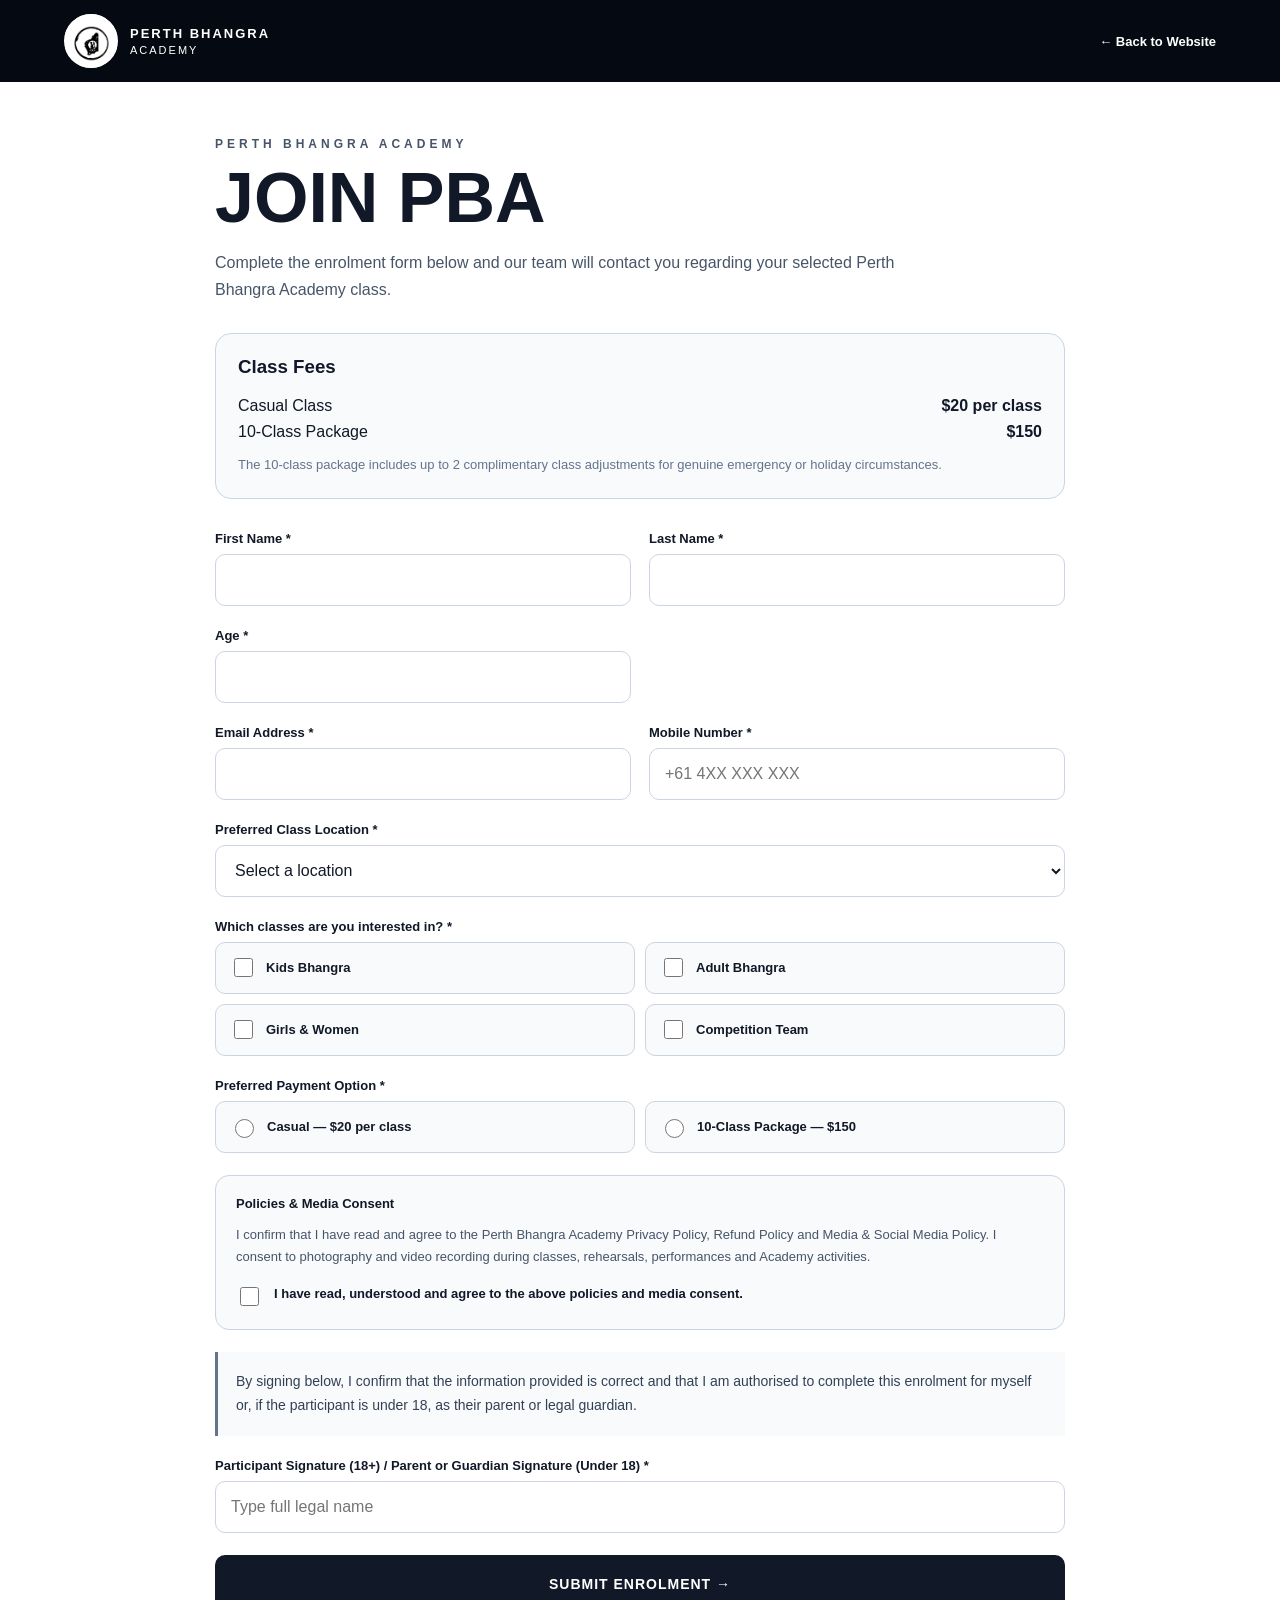
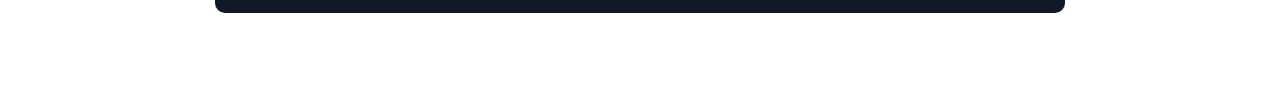
==== enrol.html @ ce41618b "Add PBA enrolment page" ====
<!DOCTYPE html>
<html lang="en">
<head>

  <meta charset="UTF-8">

  <meta
    name="viewport"
    content="width=device-width, initial-scale=1.0">

  <title>
    Enrol | Perth Bhangra Academy
  </title>

  <meta
    name="description"
    content="Enrol in Bhangra classes with Perth Bhangra Academy in Canning Vale, Brabham and Piara Waters, Western Australia.">

  <style>

    * {
      box-sizing: border-box;
    }

    body {
      margin: 0;
      background: #ffffff;
      color: #111827;
      font-family: Arial, sans-serif;
    }

    .topbar {
      min-height: 82px;
      display: flex;
      align-items: center;
      justify-content: space-between;
      gap: 20px;
      padding: 12px 5vw;
      background: #050a12;
      color: #ffffff;
    }

    .brand {
      display: flex;
      align-items: center;
      gap: 12px;
      color: #ffffff;
      text-decoration: none;
    }

    .brand img {
      width: 54px;
      height: 54px;
      object-fit: contain;
      border-radius: 50%;
      background: #ffffff;
    }

    .brand strong {
      display: block;
      font-size: 13px;
      letter-spacing: 2px;
      text-transform: uppercase;
    }

    .brand span {
      display: block;
      margin-top: 3px;
      font-size: 11px;
      letter-spacing: 2px;
      text-transform: uppercase;
    }

    .back-link {
      color: #ffffff;
      text-decoration: none;
      font-size: 13px;
      font-weight: 700;
    }

    main {
      padding: 55px 20px 80px;
    }

    .form-wrap {
      max-width: 850px;
      margin: 0 auto;
    }

    .eyebrow {
      margin-bottom: 12px;
      color: #475569;
      font-size: 12px;
      font-weight: 700;
      letter-spacing: 4px;
      text-transform: uppercase;
    }

    h1 {
      margin: 0 0 14px;
      color: #111827;
      font-size: clamp(42px, 7vw, 70px);
      line-height: 1;
      text-transform: uppercase;
    }

    .intro {
      max-width: 700px;
      margin-bottom: 30px;
      color: #475569;
      line-height: 1.7;
    }

    .fee-box {
      margin: 25px 0 32px;
      padding: 22px;
      border: 1px solid #cbd5e1;
      border-radius: 16px;
      background: #f8fafc;
    }

    .fee-box h3 {
      margin-top: 0;
    }

    .fee-row {
      display: flex;
      justify-content: space-between;
      gap: 15px;
      margin: 8px 0;
    }

    .fee-note {
      margin-top: 14px;
      color: #64748b;
      font-size: 13px;
      line-height: 1.6;
    }

    form {
      display: grid;
      gap: 22px;
    }

    .row {
      display: grid;
      grid-template-columns: 1fr 1fr;
      gap: 18px;
    }

    .field {
      display: grid;
      gap: 8px;
    }

    label,
    .field-title {
      color: #111827;
      font-size: 13px;
      font-weight: 700;
    }

    input,
    select {
      width: 100%;
      min-height: 52px;
      padding: 0 15px;
      border: 1px solid #cbd5e1;
      border-radius: 10px;
      background: #ffffff;
      color: #111827;
      font-size: 16px;
    }

    input:focus,
    select:focus {
      border-color: #64748b;
      outline: none;
    }

    .option-grid {
      display: grid;
      grid-template-columns: 1fr 1fr;
      gap: 10px;
    }

    .option {
      min-height: 52px;
      display: flex;
      align-items: center;
      gap: 10px;
      padding: 12px 14px;
      border: 1px solid #cbd5e1;
      border-radius: 10px;
      background: #f8fafc;
      cursor: pointer;
    }

    .option input,
    .agreement input {
      width: 19px;
      height: 19px;
      min-height: auto;
    }

    .guardian-field {
      display: none;
    }

    .guardian-field.show {
      display: grid;
    }

    .consent-box {
      padding: 20px;
      border: 1px solid #cbd5e1;
      border-radius: 14px;
      background: #f8fafc;
    }

    .consent-box p {
      color: #475569;
      font-size: 13px;
      line-height: 1.7;
    }

    .agreement {
      display: flex;
      align-items: flex-start;
      gap: 12px;
      margin-top: 16px;
      line-height: 1.5;
    }

    .declaration {
      padding: 18px;
      border-left: 3px solid #64748b;
      background: #f8fafc;
      color: #334155;
      font-size: 14px;
      line-height: 1.7;
    }

    .submit-button {
      min-height: 58px;
      border: 0;
      border-radius: 10px;
      background: #111827;
      color: #ffffff;
      font-size: 14px;
      font-weight: 800;
      letter-spacing: 1px;
      cursor: pointer;
    }

    .submit-button:disabled {
      opacity: .55;
      cursor: wait;
    }

    .error-message {
      display: none;
      padding: 14px;
      border: 1px solid #fecdd3;
      border-radius: 10px;
      background: #fff1f2;
      color: #9f1239;
    }

    .success-screen {
      display: none;
      max-width: 760px;
      margin: 60px auto;
      padding: 45px 25px;
      border: 1px solid #cbd5e1;
      border-radius: 18px;
      text-align: center;
    }

    .success-screen h2 {
      margin-top: 0;
      font-size: clamp(32px, 7vw, 56px);
      text-transform: uppercase;
    }

    .success-screen p {
      color: #475569;
      line-height: 1.7;
    }

    .reference {
      display: inline-block;
      margin: 18px 0;
      padding: 12px 18px;
      border-radius: 8px;
      background: #f1f5f9;
      font-weight: 700;
    }

    iframe {
      display: none;
    }

    @media (max-width: 650px) {

      .topbar {
        padding: 10px 14px;
      }

      .brand strong {
        font-size: 11px;
      }

      .brand span {
        font-size: 9px;
      }

      main {
        padding: 40px 15px 65px;
      }

      .row,
      .option-grid {
        grid-template-columns: 1fr;
      }

      .fee-row {
        flex-direction: column;
        gap: 3px;
      }

    }

  </style>

</head>


<body>

<header class="topbar">

  <a class="brand" href="index.html">

    <img
      src="assets/logo.jpg"
      alt="Perth Bhangra Academy logo">

    <div>
      <strong>Perth Bhangra</strong>
      <span>Academy</span>
    </div>

  </a>

  <a class="back-link" href="index.html">
    ← Back to Website
  </a>

</header>


<main>

<div class="form-wrap" id="formContainer">

  <div class="eyebrow">
    Perth Bhangra Academy
  </div>

  <h1>Join PBA</h1>

  <p class="intro">
    Complete the enrolment form below and our team will contact you
    regarding your selected Perth Bhangra Academy class.
  </p>


  <div class="fee-box">

    <h3>Class Fees</h3>

    <div class="fee-row">
      <span>Casual Class</span>
      <strong>$20 per class</strong>
    </div>

    <div class="fee-row">
      <span>10-Class Package</span>
      <strong>$150</strong>
    </div>

    <div class="fee-note">
      The 10-class package includes up to 2 complimentary class
      adjustments for genuine emergency or holiday circumstances.
    </div>

  </div>


  <form
    id="enrolmentForm"
    action="https://script.google.com/macros/s/AKfycbxFxKBJj5Mkvjsl0TIqxICmW9ugf8nUlTdWgu6gtNLMBhzhvIpOF_Ua1SJkgBRTEuNE/exec"
    method="post"
    target="submissionFrame">

    <div class="row">

      <div class="field">
        <label for="firstName">First Name *</label>
        <input
          id="firstName"
          name="firstName"
          required>
      </div>

      <div class="field">
        <label for="lastName">Last Name *</label>
        <input
          id="lastName"
          name="lastName"
          required>
      </div>

    </div>


    <div class="row">

      <div class="field">
        <label for="age">Age *</label>

        <input
          type="number"
          id="age"
          name="age"
          min="3"
          max="100"
          required>
      </div>

      <div
        class="field guardian-field"
        id="guardianField">

        <label for="guardianName">
          Parent / Guardian Full Name *
        </label>

        <input
          id="guardianName"
          name="guardianName">

      </div>

    </div>


    <div class="row">

      <div class="field">

        <label for="email">
          Email Address *
        </label>

        <input
          type="email"
          id="email"
          name="email"
          required>

      </div>

      <div class="field">

        <label for="phone">
          Mobile Number *
        </label>

        <input
          type="tel"
          id="phone"
          name="phone"
          placeholder="+61 4XX XXX XXX"
          required>

      </div>

    </div>


    <div class="field">

      <label for="classLocation">
        Preferred Class Location *
      </label>

      <select
        id="classLocation"
        name="classLocation"
        required>

        <option value="">
          Select a location
        </option>

        <option value="Canning Vale">
          Canning Vale
        </option>

        <option value="Brabham">
          Brabham
        </option>

        <option value="Piara Waters">
          Piara Waters
        </option>

      </select>

    </div>


    <div class="field">

      <div class="field-title">
        Which classes are you interested in? *
      </div>

      <div class="option-grid">

        <label class="option">
          <input
            type="checkbox"
            class="class-checkbox"
            value="Kids Bhangra">
          Kids Bhangra
        </label>

        <label class="option">
          <input
            type="checkbox"
            class="class-checkbox"
            value="Adult Bhangra">
          Adult Bhangra
        </label>

        <label class="option">
          <input
            type="checkbox"
            class="class-checkbox"
            value="Girls & Women">
          Girls & Women
        </label>

        <label class="option">
          <input
            type="checkbox"
            class="class-checkbox"
            value="Competition Team">
          Competition Team
        </label>

      </div>

      <input
        type="hidden"
        id="classType"
        name="classType">

    </div>


    <div class="field">

      <div class="field-title">
        Preferred Payment Option *
      </div>

      <div class="option-grid">

        <label class="option">
          <input
            type="radio"
            name="paymentOption"
            value="Casual - $20 per class"
            required>
          Casual — $20 per class
        </label>

        <label class="option">
          <input
            type="radio"
            name="paymentOption"
            value="10-Class Package - $150">
          10-Class Package — $150
        </label>

      </div>

    </div>


    <div class="consent-box">

      <div class="field-title">
        Policies & Media Consent
      </div>

      <p>
        I confirm that I have read and agree to the Perth Bhangra Academy
        Privacy Policy, Refund Policy and Media & Social Media Policy.
        I consent to photography and video recording during classes,
        rehearsals, performances and Academy activities.
      </p>

      <label class="agreement">

        <input
          type="checkbox"
          id="policyConsent"
          required>

        <span>
          I have read, understood and agree to the above policies
          and media consent.
        </span>

      </label>

    </div>


    <div class="declaration">

      By signing below, I confirm that the information provided is
      correct and that I am authorised to complete this enrolment for
      myself or, if the participant is under 18, as their parent or
      legal guardian.

    </div>


    <div class="field">

      <label for="signatureName">
        Participant Signature (18+) /
        Parent or Guardian Signature (Under 18) *
      </label>

      <input
        id="signatureName"
        name="signatureName"
        placeholder="Type full legal name"
        required>

    </div>


    <div
      class="error-message"
      id="errorMessage">
    </div>


    <button
      class="submit-button"
      id="submitButton"
      type="submit">

      SUBMIT ENROLMENT →

    </button>

  </form>

</div>


<div
  class="success-screen"
  id="successScreen">

  <h2>Enrolment Received</h2>

  <p>
    Thank you for joining Perth Bhangra Academy.
    Your enrolment has been received.
  </p>

  <div
    class="reference"
    id="submissionReference">
  </div>

  <p>
    A confirmation has been sent to your email address.
    Our team will contact you regarding your selected class.
  </p>

  <p>
    <a href="index.html">
      Return to Perth Bhangra Academy
    </a>
  </p>

</div>


<iframe
  name="submissionFrame"
  id="submissionFrame"
  title="Submission response">
</iframe>

</main>


<script>

const form =
  document.getElementById('enrolmentForm');

const ageInput =
  document.getElementById('age');

const guardianField =
  document.getElementById('guardianField');

const guardianName =
  document.getElementById('guardianName');

const submitButton =
  document.getElementById('submitButton');

const errorMessage =
  document.getElementById('errorMessage');


ageInput.addEventListener('input', function () {

  const age = Number(this.value);

  if (age && age < 18) {

    guardianField.classList.add('show');
    guardianName.required = true;

  } else {

    guardianField.classList.remove('show');
    guardianName.required = false;
    guardianName.value = '';

  }

});


form.addEventListener('submit', function (event) {

  errorMessage.style.display = 'none';

  const selectedClasses =
    Array.from(
      document.querySelectorAll(
        '.class-checkbox:checked'
      )
    ).map(function (input) {
      return input.value;
    });


  if (!selectedClasses.length) {

    event.preventDefault();

    showError(
      'Please select at least one class.'
    );

    return;
  }


  let phone =
    document
      .getElementById('phone')
      .value
      .replace(/\s+/g, '')
      .replace(/-/g, '');


  if (phone.startsWith('04')) {
    phone = '+61' + phone.substring(1);
  }

  if (phone.startsWith('614')) {
    phone = '+' + phone;
  }


  if (!/^\+614\d{8}$/.test(phone)) {

    event.preventDefault();

    showError(
      'Please enter a valid Australian mobile number.'
    );

    return;
  }


  document.getElementById('phone').value =
    phone;

  document.getElementById('classType').value =
    JSON.stringify(selectedClasses);


  submitButton.disabled = true;
  submitButton.textContent =
    'SUBMITTING...';


  window.setTimeout(function () {

    if (submitButton.disabled) {

      submitButton.disabled = false;

      submitButton.textContent =
        'SUBMIT ENROLMENT →';

      showError(
        'We have not received confirmation yet. Please try again or contact Perth Bhangra Academy.'
      );

    }

  }, 15000);

});


window.addEventListener(
  'message',
  function (event) {

    const data = event.data;

    if (!data || !data.type) {
      return;
    }


    if (data.type === 'PBA_ENROLMENT_SUCCESS') {

      document.getElementById(
        'formContainer'
      ).style.display = 'none';

      document.getElementById(
        'successScreen'
      ).style.display = 'block';

      document.getElementById(
        'submissionReference'
      ).textContent =
        data.submissionId
          ? 'Reference: ' + data.submissionId
          : 'Enrolment received';

      window.scrollTo({
        top: 0,
        behavior: 'smooth'
      });

    }


    if (data.type === 'PBA_ENROLMENT_ERROR') {

      submitButton.disabled = false;

      submitButton.textContent =
        'SUBMIT ENROLMENT →';

      showError(
        'We could not submit your enrolment. Please try again.'
      );

    }

  }
);


function showError(message) {

  errorMessage.textContent = message;
  errorMessage.style.display = 'block';

}

</script>

</body>
</html>
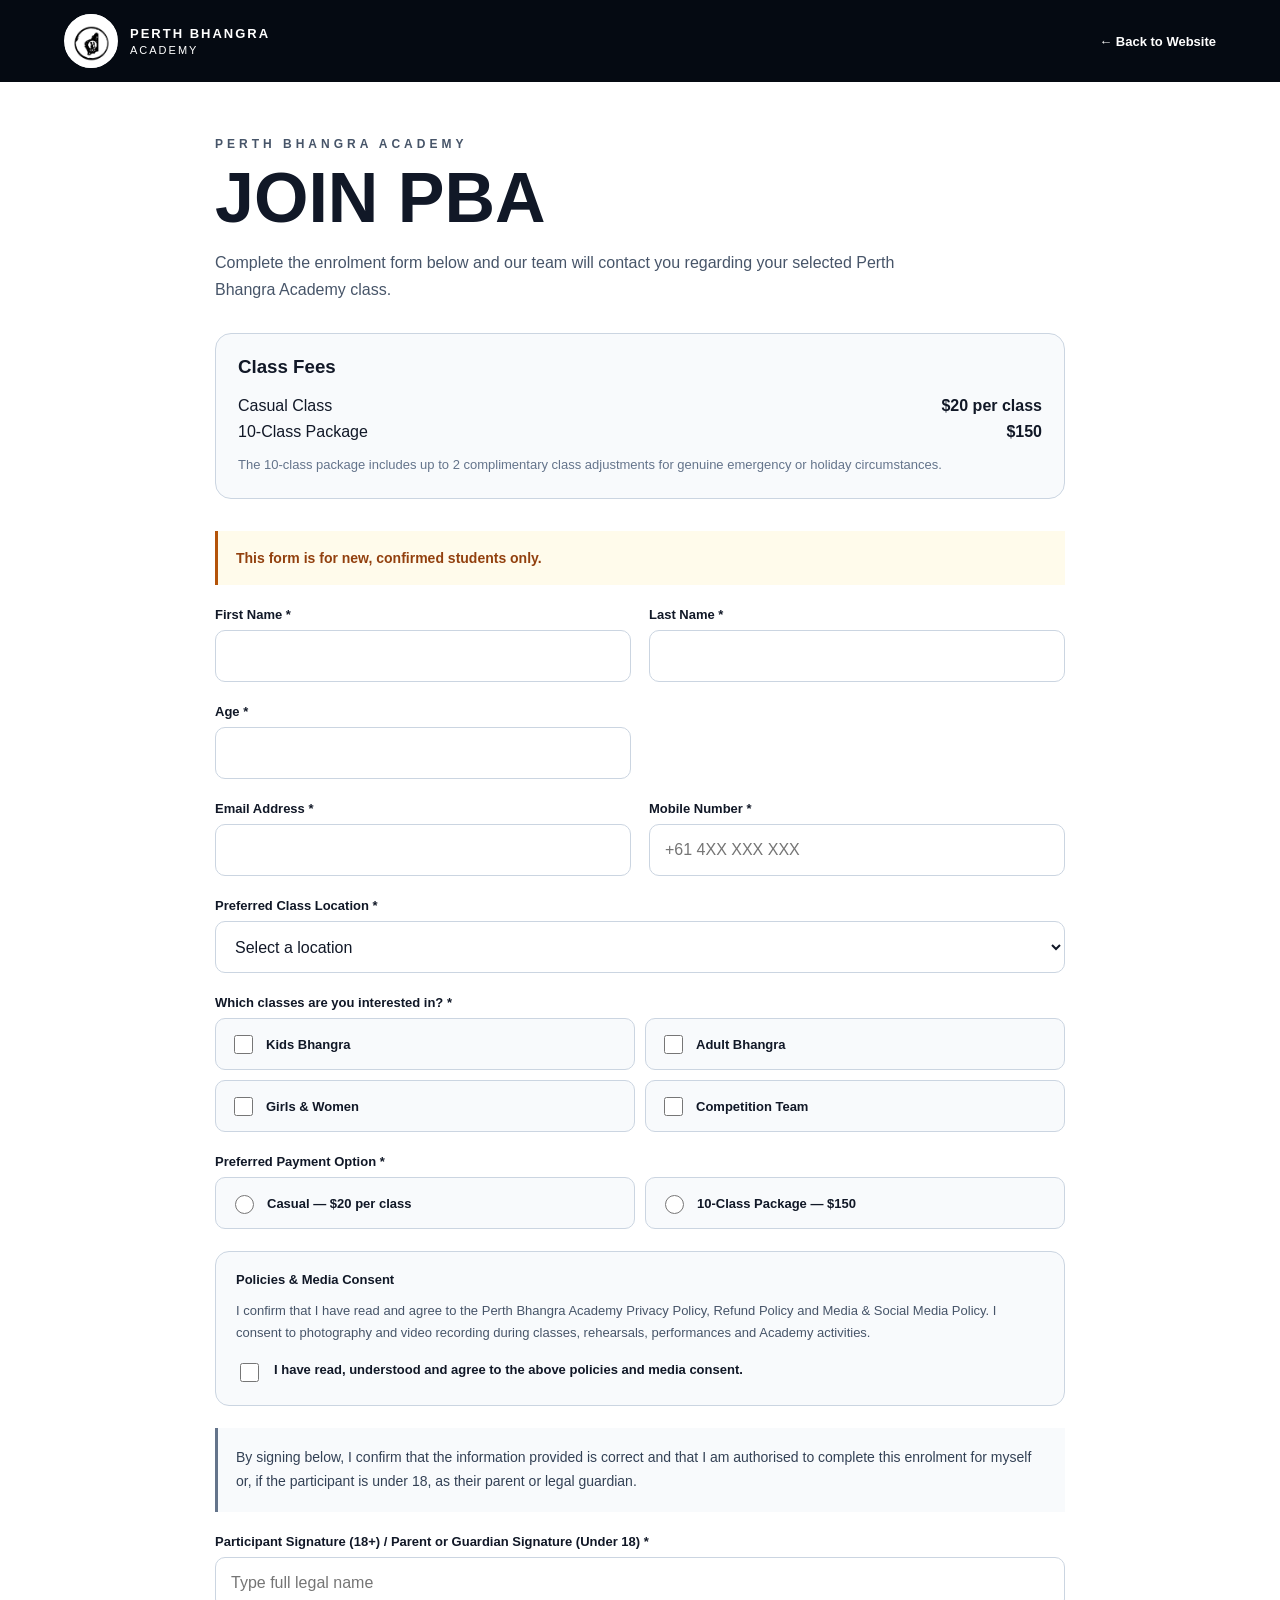
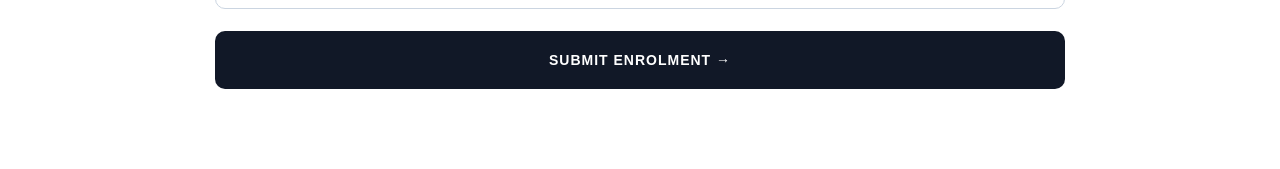
==== commit 317ba8dd: "Update enrolment form: remove Piara Waters, add notice Remove Piara Waters from the class location o" ====
--- a/enrol.html
+++ b/enrol.html
@@ -241,6 +241,16 @@
       line-height: 1.7;
     }
 
+        .form-notice {
+                padding: 16px 18px;
+                border-left: 3px solid #b45309;
+                background: #fffbeb;
+                color: #92400e;
+                font-size: 14px;
+                font-weight: 700;
+                line-height: 1.6;
+        }
+
     .submit-button {
       min-height: 58px;
       border: 0;
@@ -404,6 +414,10 @@
     method="post"
     target="submissionFrame">
 
+    <div class="form-notice">
+      This form is for new, confirmed students only.
+    </div>
+    
     <div class="row">
 
       <div class="field">
@@ -511,10 +525,6 @@
 
         <option value="Brabham">
           Brabham
-        </option>
-
-        <option value="Piara Waters">
-          Piara Waters
         </option>
 
       </select>
@@ -825,22 +835,31 @@
     'SUBMITTING...';
 
 
-  window.setTimeout(function () {
-
-    if (submitButton.disabled) {
-
-      submitButton.disabled = false;
-
-      submitButton.textContent =
-        'SUBMIT ENROLMENT →';
-
-      showError(
-        'We have not received confirmation yet. Please try again or contact Perth Bhangra Academy.'
-      );
-
-    }
-
-  }, 15000);
+ window.setTimeout(function () {
+
+  if (submitButton.disabled) {
+
+    document.getElementById(
+      'formContainer'
+    ).style.display = 'none';
+
+    document.getElementById(
+      'successScreen'
+    ).style.display = 'block';
+
+    document.getElementById(
+      'submissionReference'
+    ).textContent =
+      'Enrolment submitted successfully';
+
+    window.scrollTo({
+      top: 0,
+      behavior: 'smooth'
+    });
+
+  }
+
+}, 5000);
 
 });
 
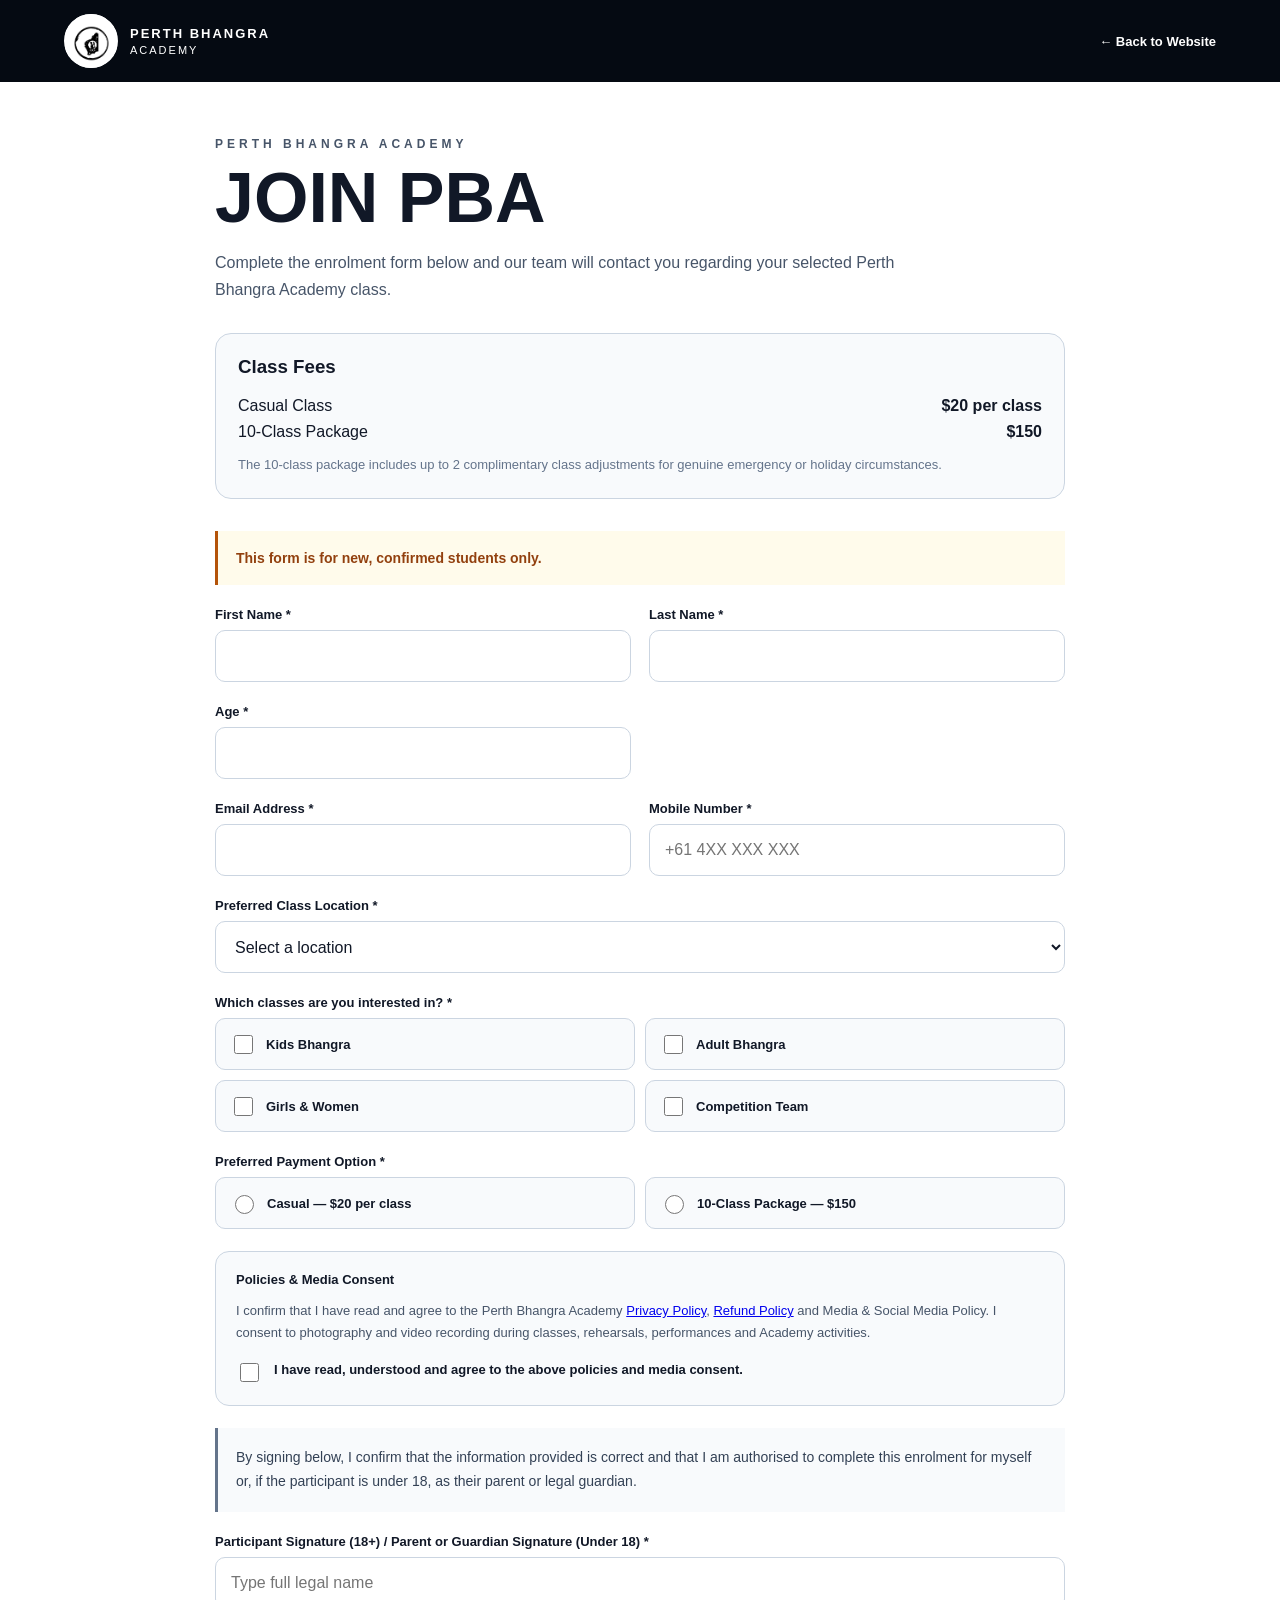
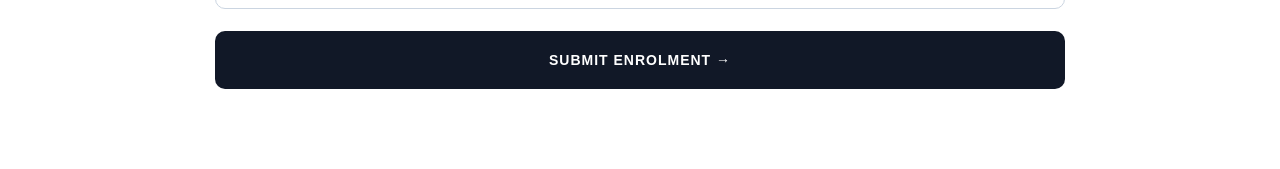
==== commit 352dd079: "Link Privacy Policy and Refund Policy in enrolment consent text" ====
--- a/enrol.html
+++ b/enrol.html
@@ -620,7 +620,7 @@
 
       <p>
         I confirm that I have read and agree to the Perth Bhangra Academy
-        Privacy Policy, Refund Policy and Media & Social Media Policy.
+        <a href="privacy-policy.html" target="_blank" rel="noopener">Privacy Policy</a>, <a href="refund-policy.html" target="_blank" rel="noopener">Refund Policy</a> and Media & Social Media Policy.
         I consent to photography and video recording during classes,
         rehearsals, performances and Academy activities.
       </p>
